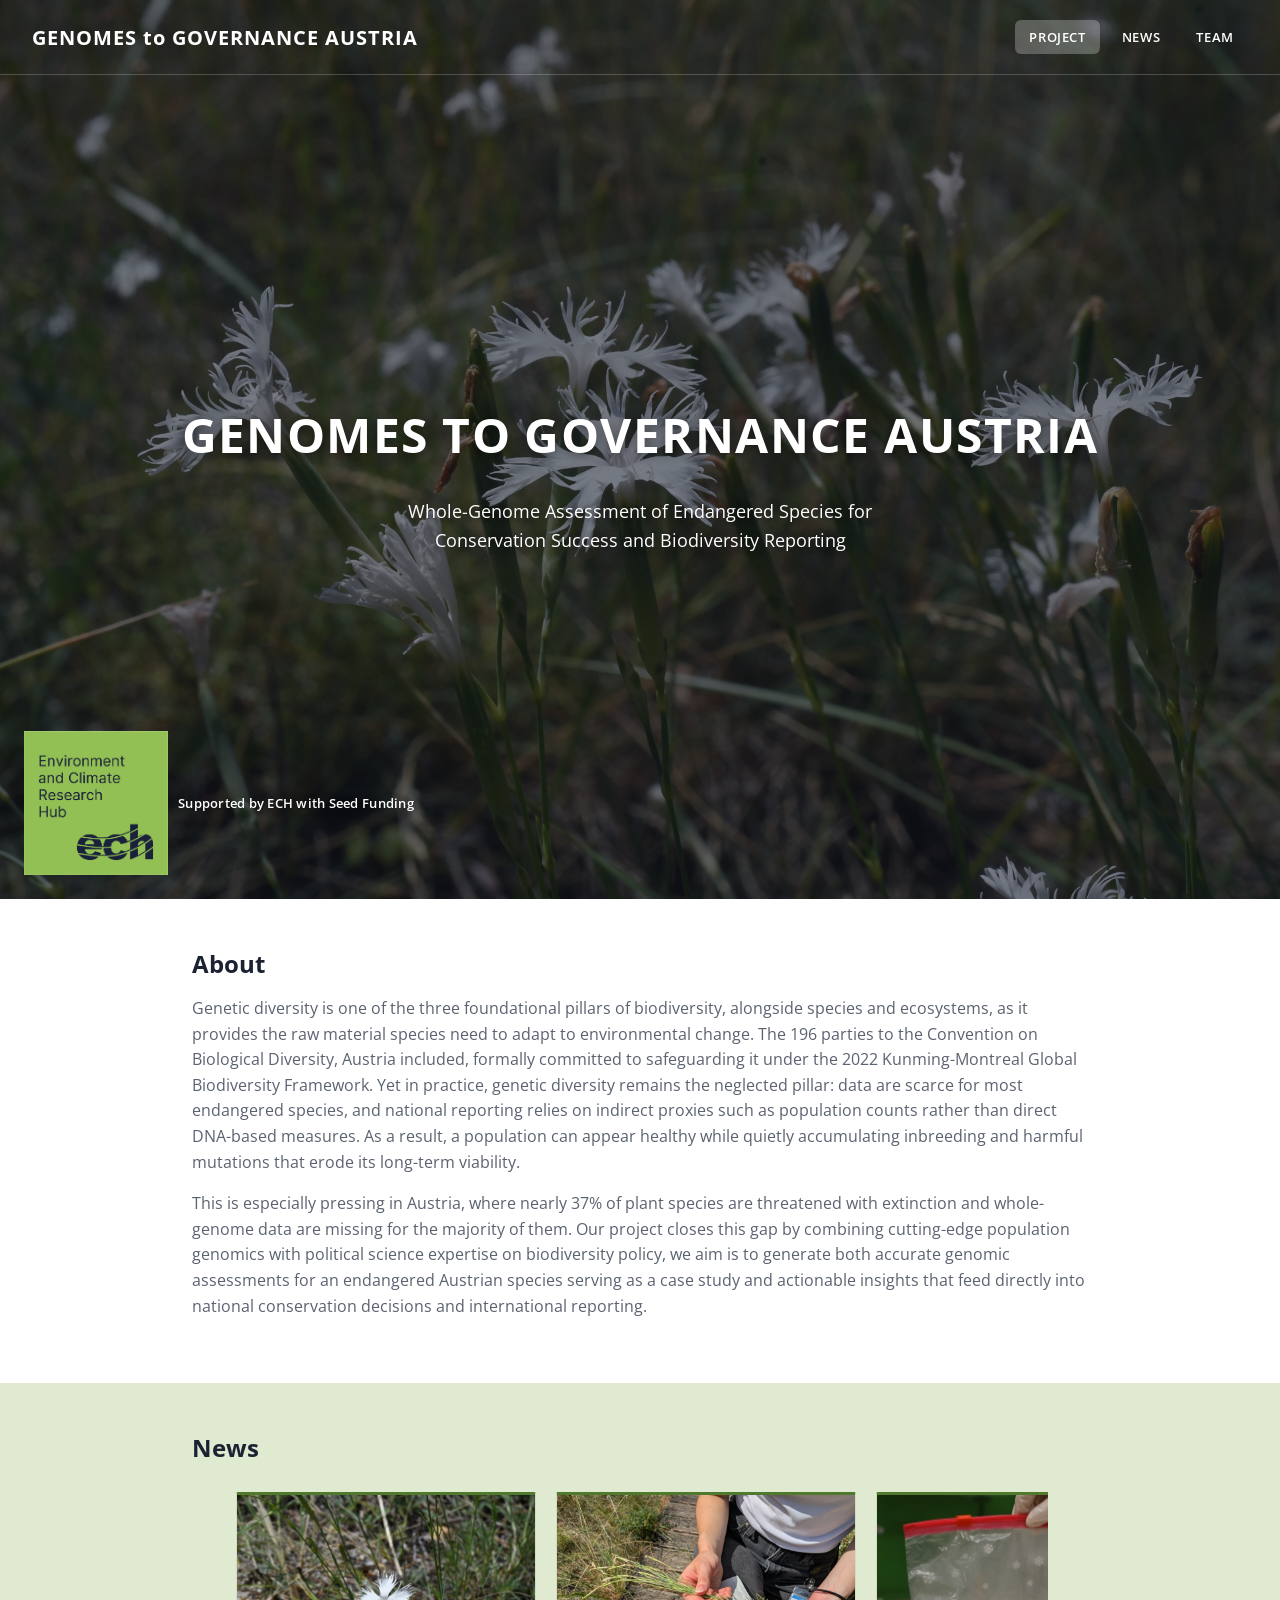
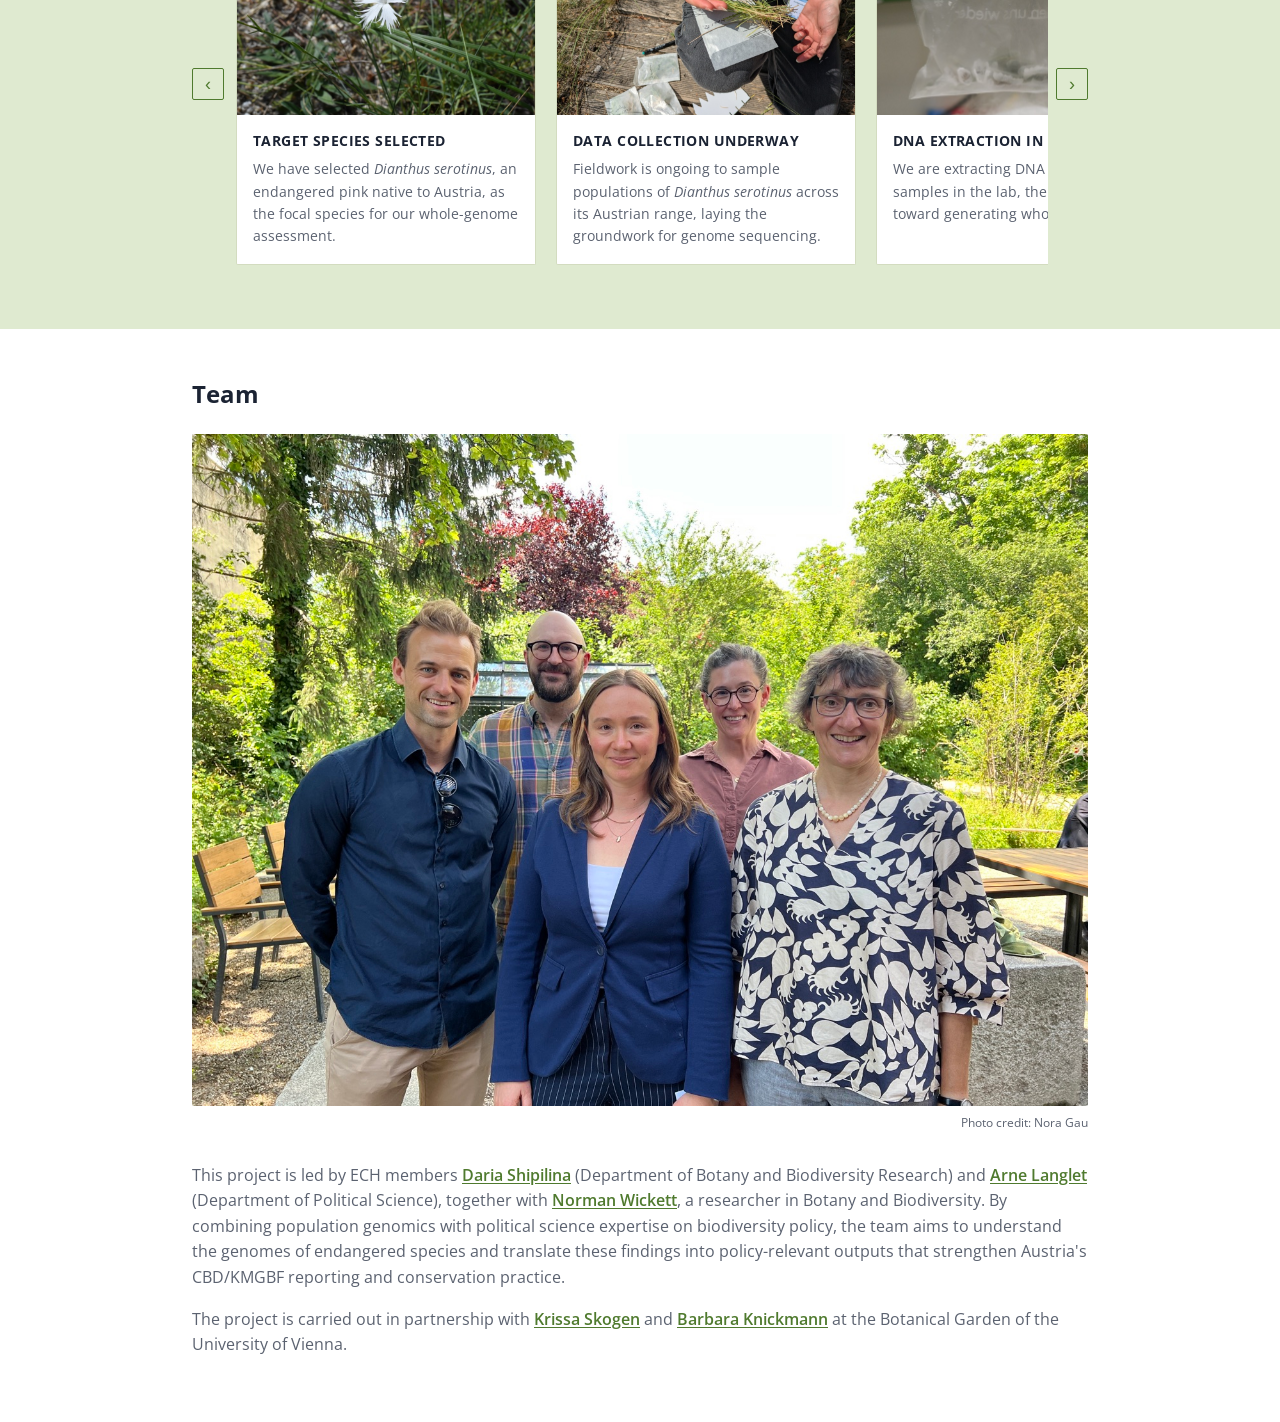
==== index.html @ 6779f5bb "initial commit" ====
<!DOCTYPE html>
<html lang="en">
  <head>
    <meta charset="UTF-8">
    <meta name="viewport" content="width=device-width, initial-scale=1.0">
    <title>ECH — Genomes to Governance</title>
    <link rel="preconnect" href="https://fonts.googleapis.com">
    <link rel="preconnect" href="https://fonts.gstatic.com" crossorigin>
    <link href="https://fonts.googleapis.com/css2?family=Open+Sans:wght@400;600;700&display=swap" rel="stylesheet">
    <link rel="stylesheet" href="styles.css">
  </head>
  <body>
    <header class="site-header">
      <span class="brand">GENOMES to GOVERNANCE AUSTRIA</span>
      <nav class="nav">
        <button class="nav-btn active" data-page="project">PROJECT</button>
        <button class="nav-btn" data-page="news">NEWS</button>
        <button class="nav-btn" data-page="team">TEAM</button>
      </nav>
    </header>

    <section id="project" class="page hero">
      <div class="badge">
        <img src="ech-logo.jpg" alt="ECH — Environment and Climate Research Hub" class="badge-logo">
        <span>Supported by ECH with Seed Funding</span>
      </div>
      <h1>GENOMES to GOVERNANCE AUSTRIA</h1>
      <p>Whole-Genome Assessment of Endangered Species for Conservation Success and Biodiversity Reporting</p>
    </section>

    <main>
      <section id="about" class="page page-light">
        <div class="container">
          <h1>About</h1>
          <p>Genetic diversity is one of the three foundational pillars of biodiversity, alongside species and ecosystems, as it provides the raw material species need to adapt to environmental change. The 196 parties to the Convention on Biological Diversity, Austria included, formally committed to safeguarding it under the 2022 Kunming-Montreal Global Biodiversity Framework. Yet in practice, genetic diversity remains the neglected pillar: data are scarce for most endangered species, and national reporting relies on indirect proxies such as population counts rather than direct DNA-based measures. As a result, a population can appear healthy while quietly accumulating inbreeding and harmful mutations that erode its long-term viability.​​</p>
          <p>This is especially pressing in Austria, where nearly 37% of plant species are threatened with extinction and whole-genome data are missing for the majority of them. Our project closes this gap by combining cutting-edge population genomics with political science expertise on biodiversity policy, we aim is to generate both accurate genomic assessments for an endangered Austrian species serving as a case study and actionable insights that feed directly into national conservation decisions and international reporting.</p>
        </div>
      </section>

      <section id="news" class="page page-dark">
        <div class="container">
          <h1>News</h1>
          <div class="news-row">
            <button class="news-arrow news-arrow-prev" aria-label="Previous">‹</button>
            <div class="news-scroll">
              <article class="news-card">
                <div class="news-card-photo"><img src="news-species.jpg" alt="Dianthus serotinus flower in the wild"></div>
                <h3>Target species selected</h3>
                <p>We have selected <em>Dianthus serotinus</em>, an endangered pink native to Austria, as the focal species for our whole-genome assessment.</p>
              </article>
              <article class="news-card">
                <div class="news-card-photo"><img src="news-collection.jpg" alt="Field sample being bagged and labeled"></div>
                <h3>Data collection underway</h3>
                <p>Fieldwork is ongoing to sample populations of <em>Dianthus serotinus</em> across its Austrian range, laying the groundwork for genome sequencing.</p>
              </article>
              <article class="news-card">
                <div class="news-card-photo"><img src="news-lab.jpg" alt="Sample bag being handled in the lab"></div>
                <h3>DNA extraction in the lab</h3>
                <p>We are extracting DNA from collected samples in the lab, the first step toward generating whole-genome data.</p>
              </article>
            </div>
            <button class="news-arrow news-arrow-next" aria-label="Next">›</button>
          </div>
        </div>
      </section>

      <section id="team" class="page page-light">
        <div class="container">
          <h1>Team</h1>
          <figure class="team-photo">
            <img src="team.jpg" alt="The project team standing together outdoors">
            <figcaption>Photo credit: Nora Gau</figcaption>
          </figure>
          <p>This project is led by ECH members <a href="https://www.linkedin.com/in/daria-shipilina/" target="_blank" rel="noopener noreferrer">Daria Shipilina</a> (Department of Botany and Biodiversity Research) and <a href="https://politikwissenschaft.univie.ac.at/en/about-us/staff/langlet-uranues/" target="_blank" rel="noopener noreferrer">Arne Langlet</a> (Department of Political Science), together with <a href="https://ufind.univie.ac.at/en/person.html?id=1004016" target="_blank" rel="noopener noreferrer">Norman Wickett</a>, a researcher in Botany and Biodiversity. By combining population genomics with political science expertise on biodiversity policy, the team aims to understand the genomes of endangered species and translate these findings into policy-relevant outputs that strengthen Austria's CBD/KMGBF reporting and conservation practice.</p>
          <p>The project is carried out in partnership with <a href="https://ufind.univie.ac.at/en/person.html?id=1016050" target="_blank" rel="noopener noreferrer">Krissa Skogen</a> and <a href="https://ufind.univie.ac.at/en/person.html?id=32356" target="_blank" rel="noopener noreferrer">Barbara Knickmann</a> at the Botanical Garden of the University of Vienna.</p>
        </div>
      </section>
    </main>

    <script src="script.js"></script>
  </body>
</html>
---- styles.css ----
:root {
  --ink: #1b2333;
  --muted: #5b6270;
  --accent: #4f7a2e;
  --accent-soft: #dfead0;
  --bg: #f2f4e9;
  --border: #d3dcc0;
}

* {
  box-sizing: border-box;
}

body {
  margin: 0;
  font-family: "Open Sans", -apple-system, BlinkMacSystemFont, "Segoe UI", Helvetica, Arial, sans-serif;
  color: var(--ink);
  background: var(--bg);
}

html {
  scroll-behavior: smooth;
}

.site-header,
.hero {
  background-image: linear-gradient(rgba(16, 20, 30, 0.55), rgba(16, 20, 30, 0.55)), url("hero.jpg");
  background-size: cover;
  background-position: center;
  background-attachment: fixed;
}

.site-header {
  position: sticky;
  top: 0;
  z-index: 10;
  display: flex;
  align-items: center;
  justify-content: space-between;
  flex-wrap: wrap;
  gap: 12px;
  padding: 20px 32px;
  border-bottom: 1px solid rgba(255, 255, 255, 0.2);
}

.site-header .brand,
.site-header .nav-btn {
  color: #fff;
}

.site-header .nav-btn:hover {
  color: #fff;
  background: rgba(255, 255, 255, 0.15);
}

.site-header .nav-btn.active {
  color: #fff;
  background: rgba(255, 255, 255, 0.25);
}

.brand {
  font-weight: 700;
  font-size: 20px;
  letter-spacing: 0.05em;
}

.nav {
  display: flex;
  gap: 8px;
}

.nav-btn {
  font-family: inherit;
  font-weight: 600;
  font-size: 13px;
  letter-spacing: 0.05em;
  color: var(--muted);
  background: none;
  border: none;
  padding: 8px 14px;
  border-radius: 6px;
  cursor: pointer;
  transition: background 0.15s ease, color 0.15s ease;
}

.nav-btn:hover {
  color: var(--ink);
  background: var(--border);
}

.nav-btn.active {
  color: var(--accent);
  background: var(--accent-soft);
}

.container {
  max-width: 960px;
  margin: 0 auto;
  padding: 0 32px;
}

.page {
  padding: 48px 0;
  scroll-margin-top: 76px;
}

.page-light {
  background: #fff;
  color: var(--ink);
}

.page-dark {
  background: var(--accent-soft);
  color: var(--ink);
}

.page-dark h1 {
  color: var(--ink);
}

.page-dark .news-arrow {
  border-color: var(--accent);
  color: var(--accent);
}

.page-dark .news-arrow:hover {
  background: var(--accent);
  color: #fff;
}

.hero {
  position: relative;
  display: flex;
  flex-direction: column;
  align-items: center;
  justify-content: center;
  text-align: center;
  min-height: calc(100vh - 76px);
  padding: 64px 24px;
  border-bottom: none;
  color: #fff;
}

.badge {
  position: absolute;
  left: 24px;
  bottom: 24px;
  display: flex;
  align-items: center;
  gap: 10px;
  font-size: 13px;
  font-weight: 600;
  letter-spacing: 0.02em;
  color: #fff;
  text-shadow: 0 1px 8px rgba(0, 0, 0, 0.45);
}

.badge-logo {
  width: 144px;
  height: 144px;
  object-fit: contain;
}

.hero h1 {
  font-size: clamp(28px, 5vw, 48px);
  font-weight: 700;
  letter-spacing: 0.03em;
  text-transform: uppercase;
  text-shadow: 0 2px 12px rgba(0, 0, 0, 0.45);
}

.hero.page p {
  max-width: 560px;
  font-size: clamp(15px, 2vw, 18px);
  color: #fff;
  text-shadow: 0 1px 8px rgba(0, 0, 0, 0.45);
}

.page h1 {
  margin: 0 0 12px;
}

.news-row {
  position: relative;
  display: flex;
  align-items: center;
  gap: 8px;
  margin-top: 24px;
}

.news-scroll {
  display: flex;
  gap: 20px;
  overflow-x: auto;
  scroll-snap-type: x mandatory;
  scroll-padding-left: 4px;
  padding: 4px 4px 16px;
}

.news-card {
  flex: 0 0 300px;
  scroll-snap-align: start;
  background: #fff;
  border: 1px solid var(--border);
  border-top: 3px solid var(--accent);
  border-radius: 2px;
  overflow: hidden;
}

.news-card-photo {
  height: 220px;
  display: flex;
  align-items: center;
  justify-content: center;
  background: repeating-linear-gradient(
    135deg,
    var(--accent) 0px,
    var(--accent) 14px,
    #46672a 14px,
    #46672a 28px
  );
  color: #fff;
  font-size: 12px;
  font-weight: 700;
  letter-spacing: 0.08em;
  text-transform: uppercase;
}

.news-card-photo img {
  width: 100%;
  height: 100%;
  object-fit: cover;
}

.news-card h3 {
  font-size: 14px;
  font-weight: 700;
  letter-spacing: 0.03em;
  text-transform: uppercase;
  color: var(--ink);
  margin: 16px 16px 8px;
}

.news-card p {
  margin: 0 16px 16px;
  font-size: 14px;
  line-height: 1.55;
}

.news-arrow {
  flex: none;
  width: 32px;
  height: 32px;
  border-radius: 2px;
  border: 1px solid var(--accent);
  background: none;
  color: var(--accent);
  font-size: 18px;
  line-height: 1;
  cursor: pointer;
  transition: background 0.15s ease, color 0.15s ease;
}

.news-arrow:hover {
  background: var(--accent);
  color: #fff;
}

.page p {
  color: var(--muted);
  line-height: 1.6;
}

#team p a {
  color: var(--accent);
  font-weight: 600;
  text-decoration: underline;
  text-underline-offset: 2px;
}

#team p a:hover {
  color: var(--ink);
}

.team-photo {
  margin: 24px 0 32px;
}

.team-photo img {
  display: block;
  width: 100%;
  height: auto;
  border-radius: 2px;
}

.team-photo figcaption {
  margin-top: 8px;
  font-size: 12px;
  color: var(--muted);
  text-align: right;
}
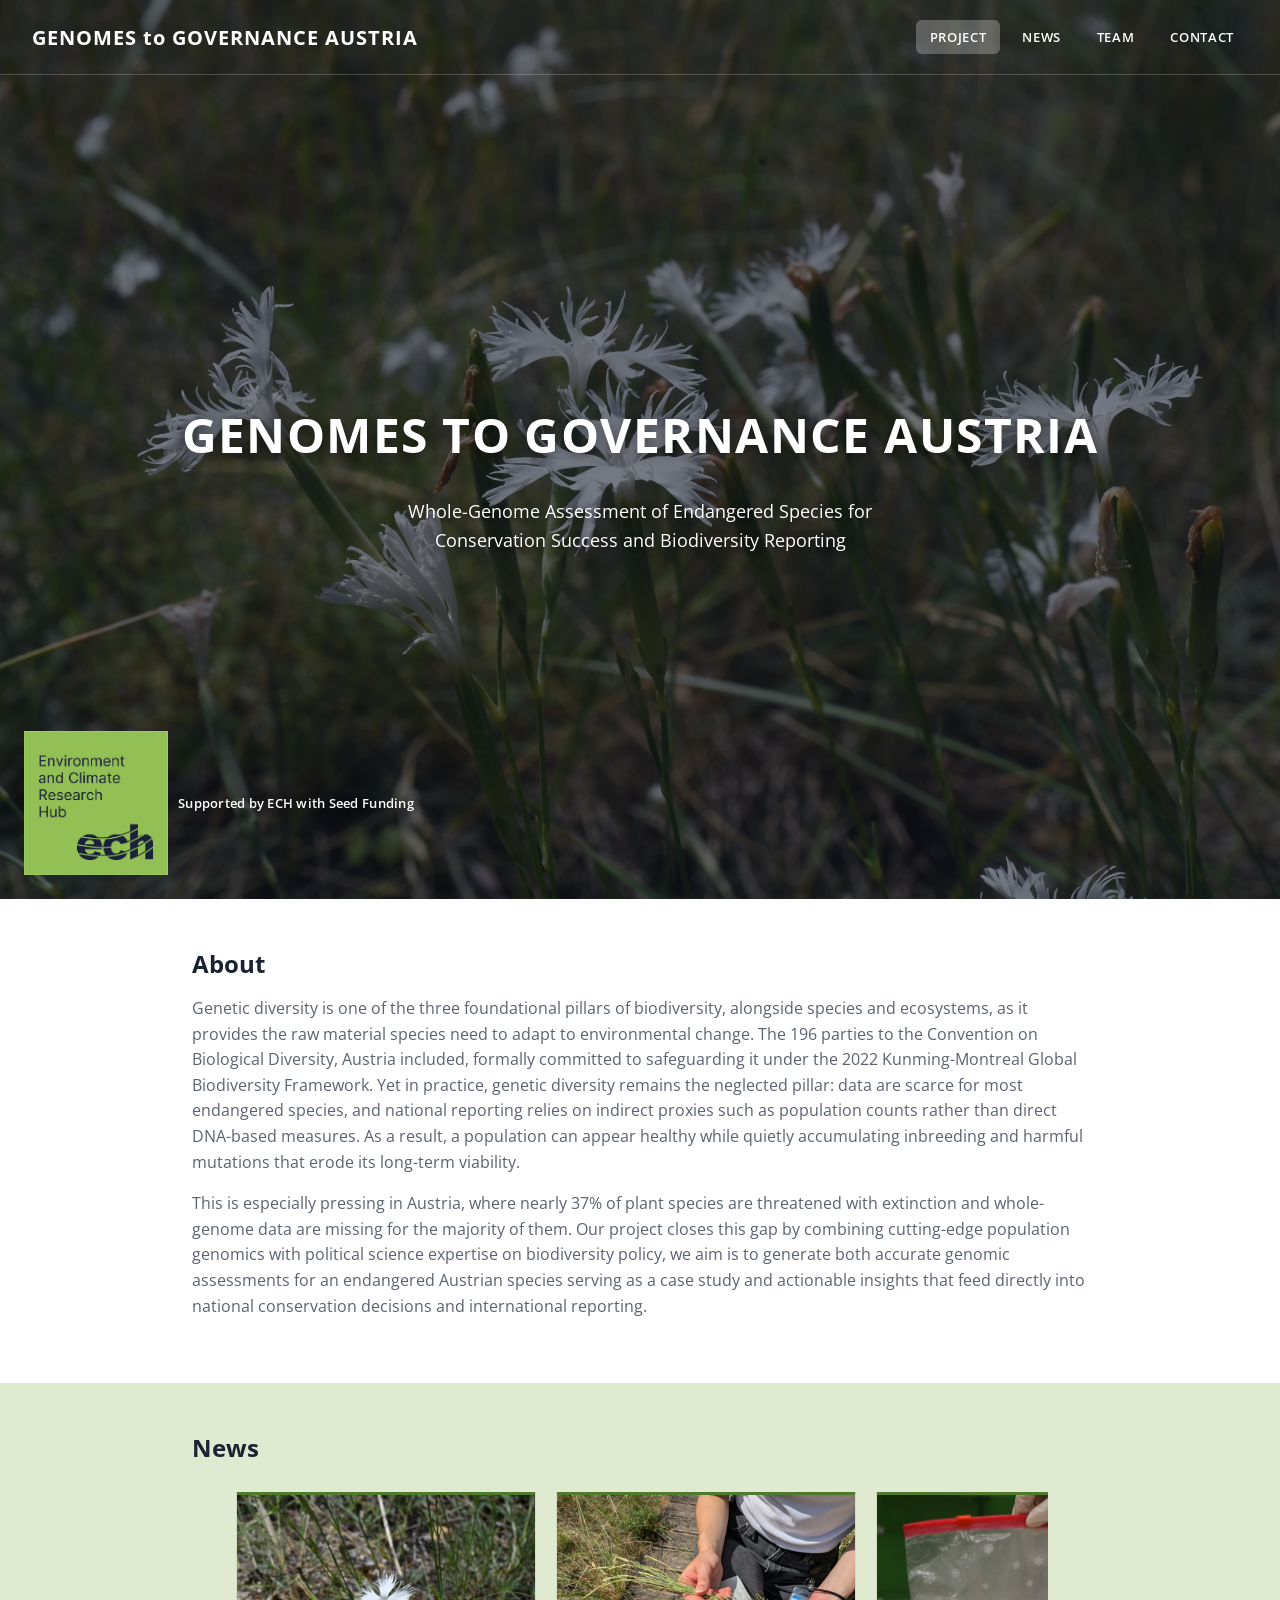
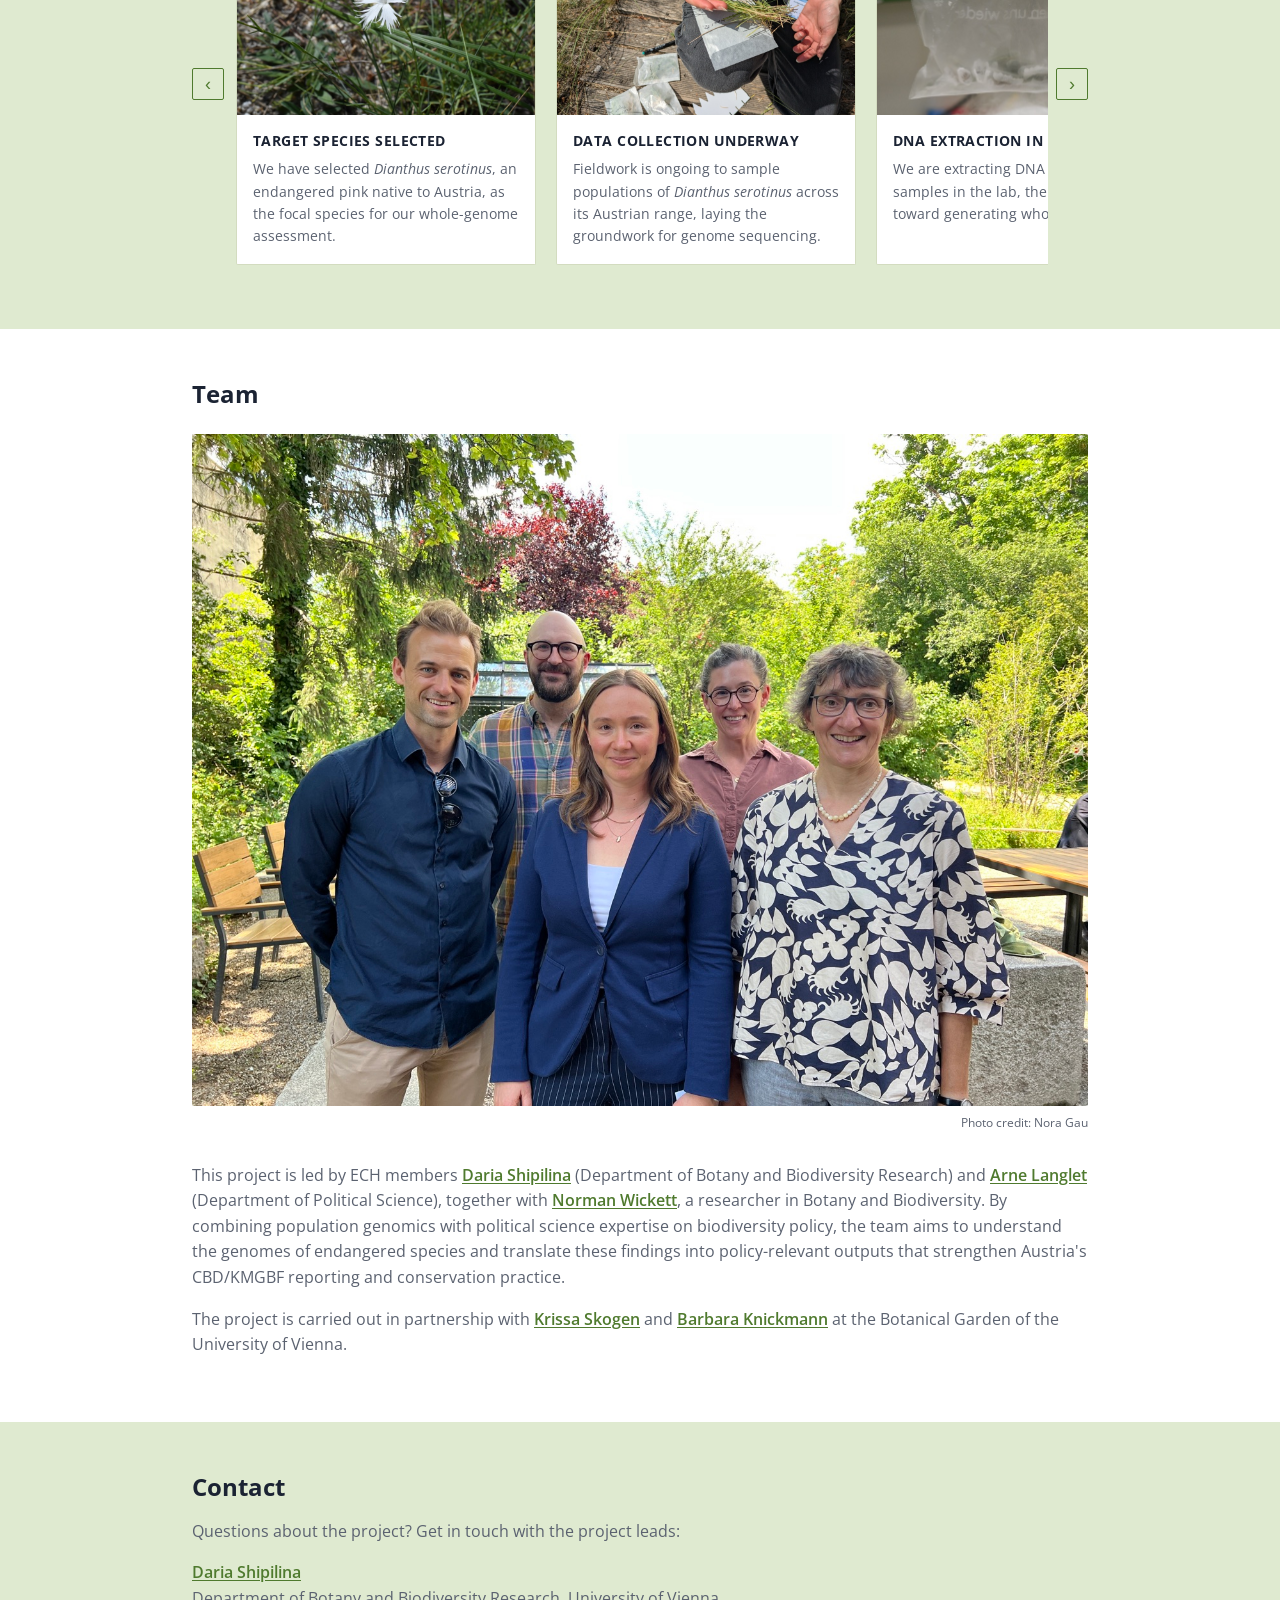
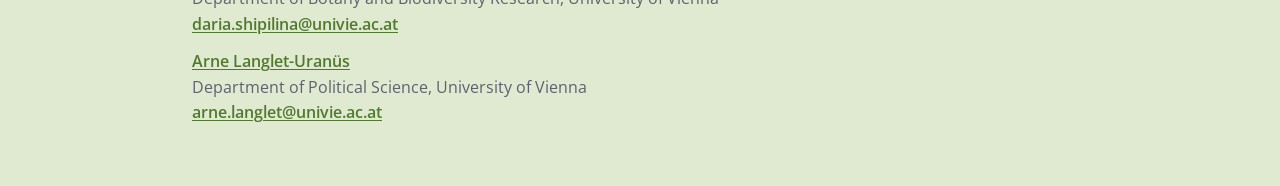
==== commit 9162e970: "contact page created" ====
--- a/index.html
+++ b/index.html
@@ -3,7 +3,7 @@
   <head>
     <meta charset="UTF-8">
     <meta name="viewport" content="width=device-width, initial-scale=1.0">
-    <title>ECH — Genomes to Governance</title>
+    <title>Genomes to Governance</title>
     <link rel="preconnect" href="https://fonts.googleapis.com">
     <link rel="preconnect" href="https://fonts.gstatic.com" crossorigin>
     <link href="https://fonts.googleapis.com/css2?family=Open+Sans:wght@400;600;700&display=swap" rel="stylesheet">
@@ -16,6 +16,7 @@
         <button class="nav-btn active" data-page="project">PROJECT</button>
         <button class="nav-btn" data-page="news">NEWS</button>
         <button class="nav-btn" data-page="team">TEAM</button>
+        <button class="nav-btn" data-page="contact">CONTACT</button>
       </nav>
     </header>
 
@@ -75,6 +76,17 @@
           <p>The project is carried out in partnership with <a href="https://ufind.univie.ac.at/en/person.html?id=1016050" target="_blank" rel="noopener noreferrer">Krissa Skogen</a> and <a href="https://ufind.univie.ac.at/en/person.html?id=32356" target="_blank" rel="noopener noreferrer">Barbara Knickmann</a> at the Botanical Garden of the University of Vienna.</p>
         </div>
       </section>
+
+      <section id="contact" class="page page-dark">
+        <div class="container">
+          <h1>Contact</h1>
+          <p>Questions about the project? Get in touch with the project leads:</p>
+          <ul class="contact-list">
+            <li><a href="https://www.linkedin.com/in/daria-shipilina/" target="_blank" rel="noopener noreferrer">Daria Shipilina</a> Department of Botany and Biodiversity Research, University of Vienna<br><a class="contact-email" href="mailto:daria.shipilina@univie.ac.at">daria.shipilina@univie.ac.at</a></li>
+            <li><a href="https://politikwissenschaft.univie.ac.at/en/about-us/staff/langlet-uranues/" target="_blank" rel="noopener noreferrer">Arne Langlet-Uranüs</a> Department of Political Science, University of Vienna<br><a class="contact-email" href="mailto:arne.langlet@univie.ac.at">arne.langlet@univie.ac.at</a></li>
+          </ul>
+        </div>
+      </section>
     </main>
 
     <script src="script.js"></script>
--- a/styles.css
+++ b/styles.css
@@ -271,15 +271,38 @@
   line-height: 1.6;
 }
 
-#team p a {
+#team p a,
+#contact a {
   color: var(--accent);
   font-weight: 600;
   text-decoration: underline;
   text-underline-offset: 2px;
 }
 
-#team p a:hover {
-  color: var(--ink);
+#team p a:hover,
+#contact a:hover {
+  color: var(--ink);
+}
+
+.contact-list {
+  margin: 16px 0 0;
+  padding: 0;
+  list-style: none;
+}
+
+.contact-list li {
+  margin-bottom: 12px;
+  line-height: 1.6;
+  color: var(--muted);
+}
+
+.contact-list a:first-child {
+  display: block;
+  font-size: 16px;
+}
+
+.contact-list .contact-email {
+  font-weight: 400;
 }
 
 .team-photo {
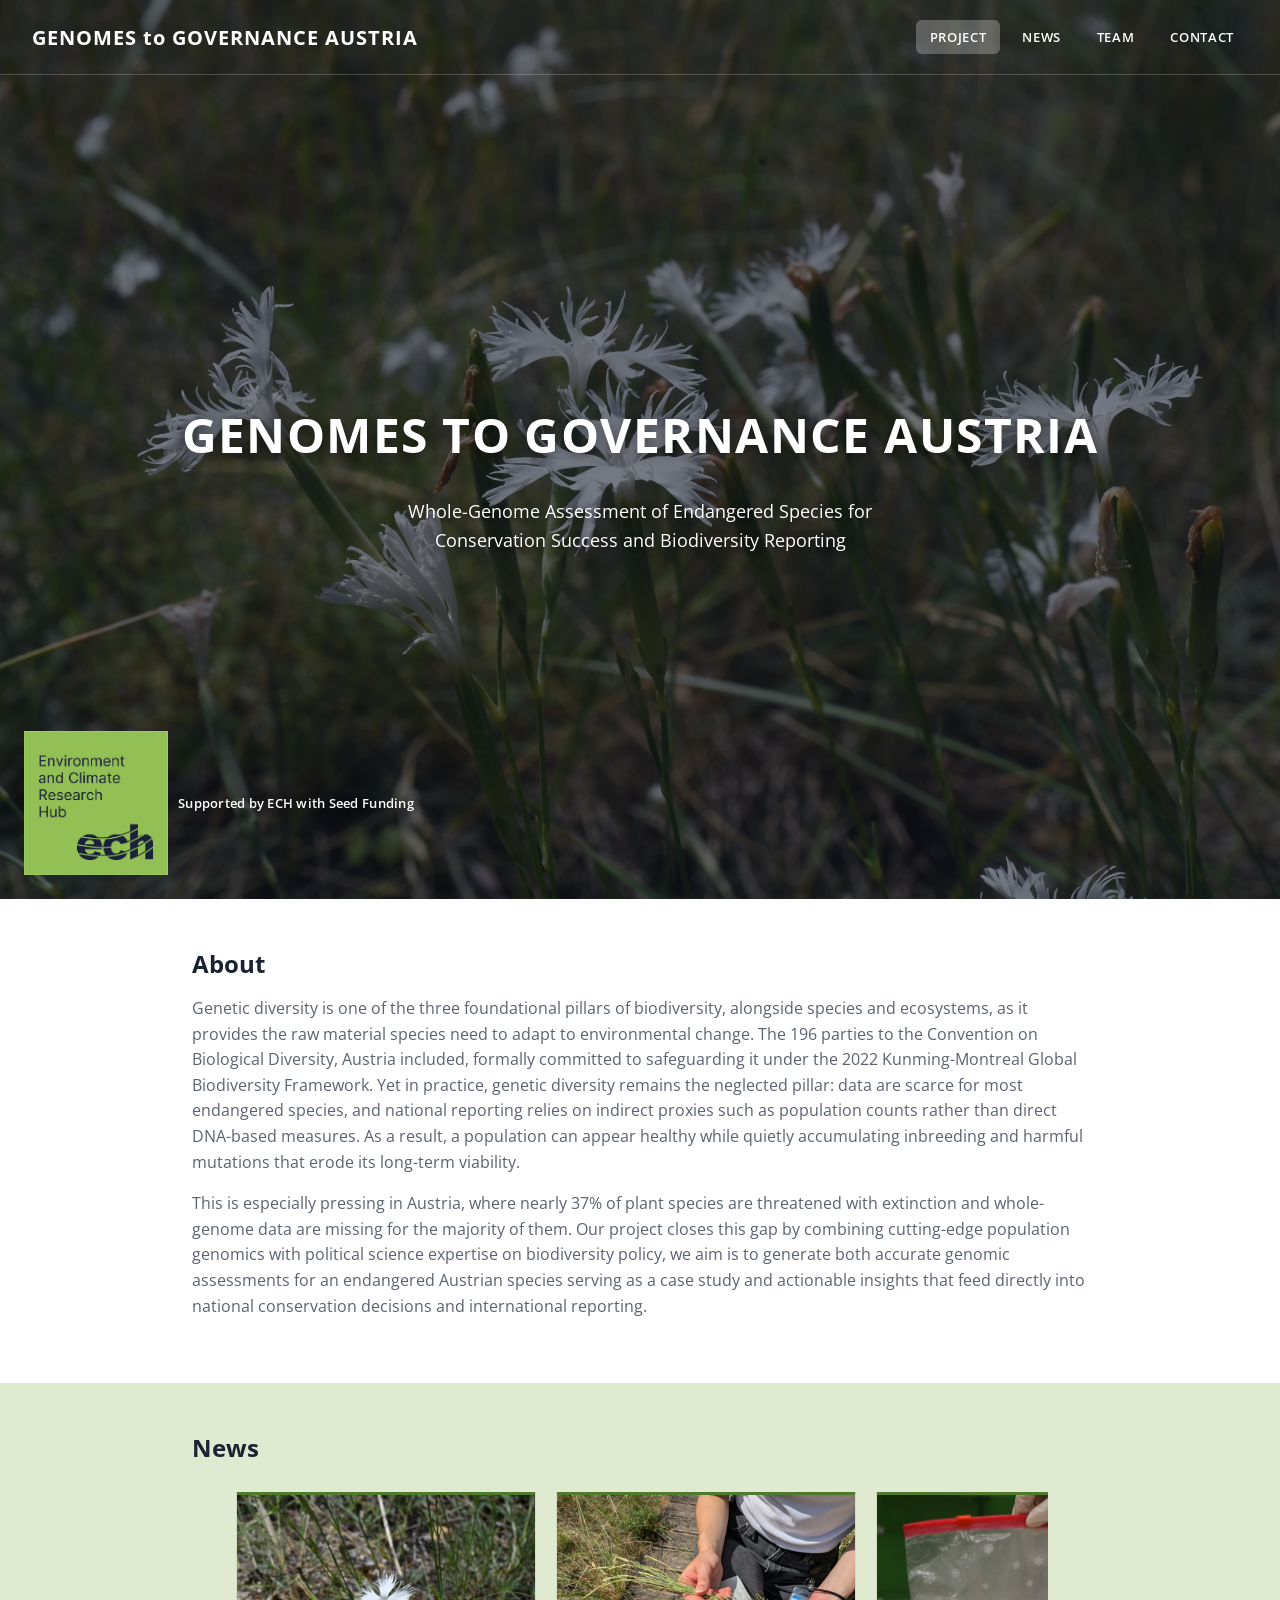
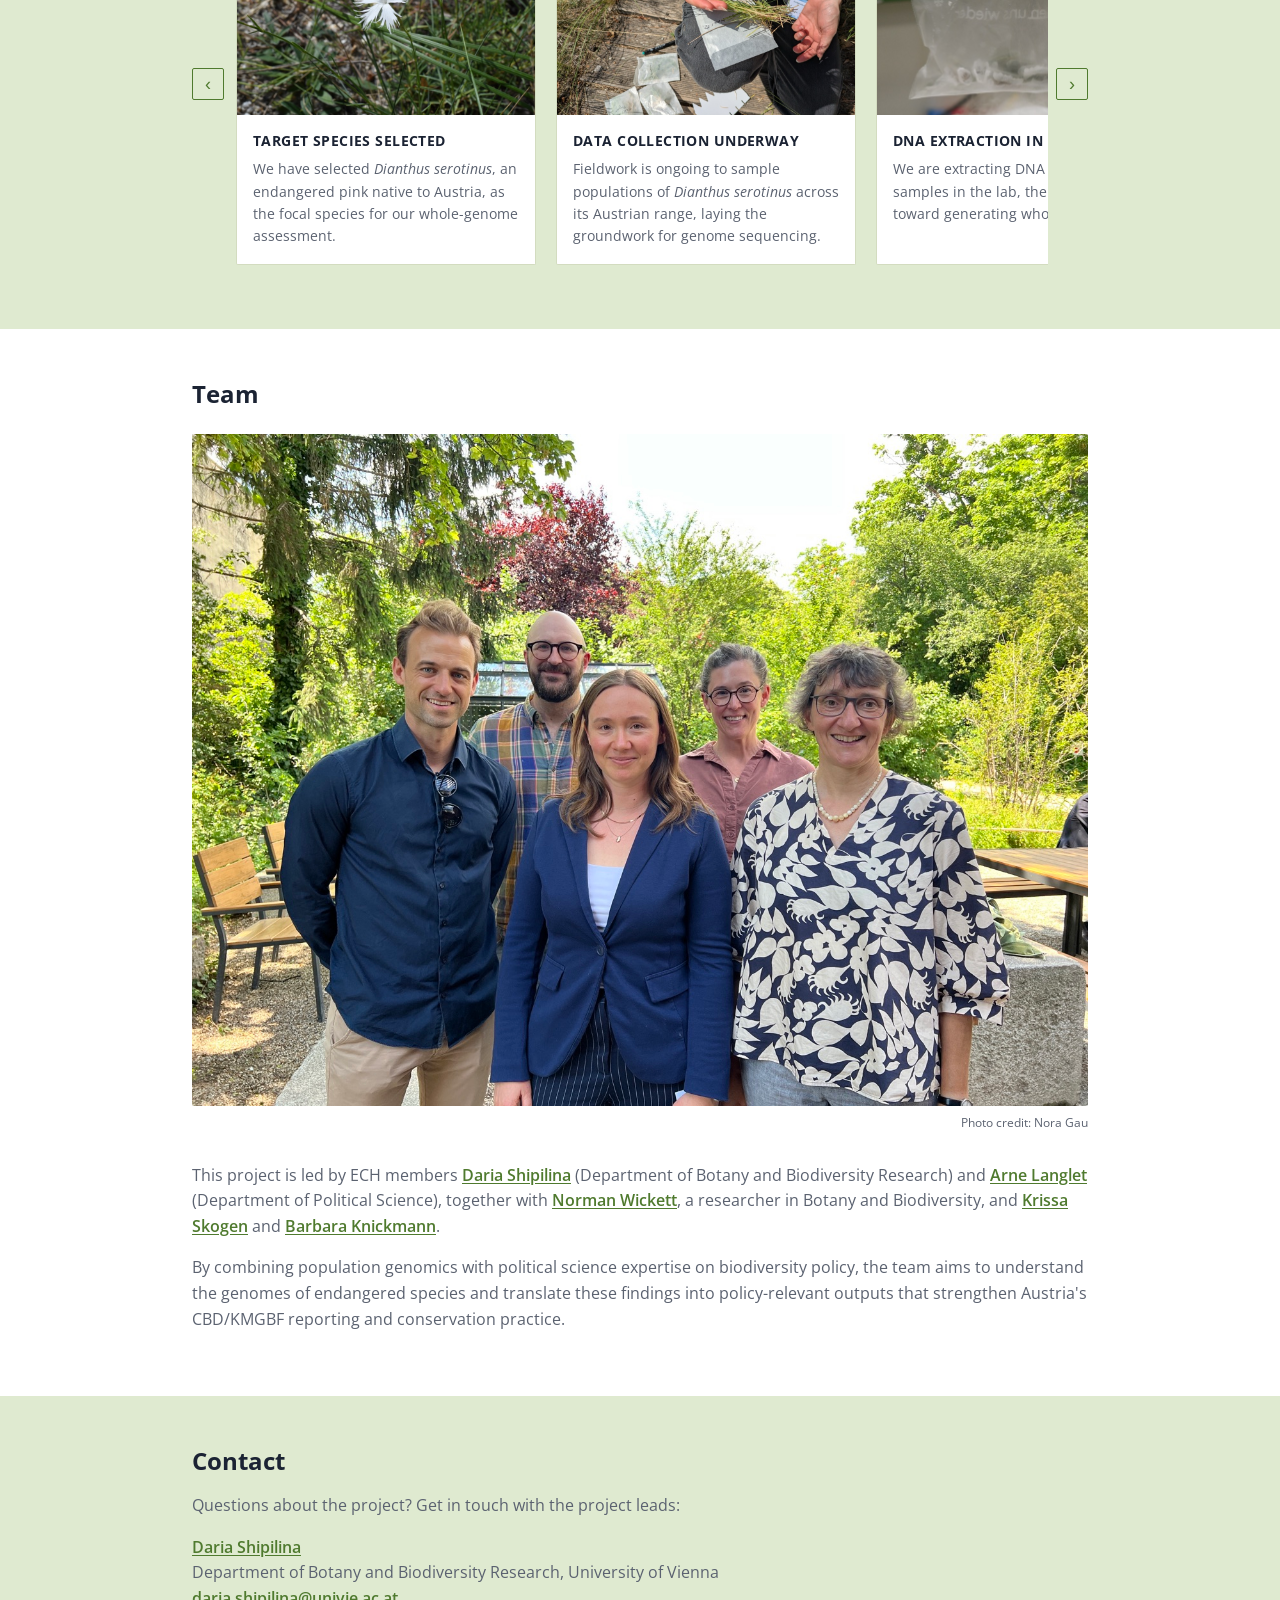
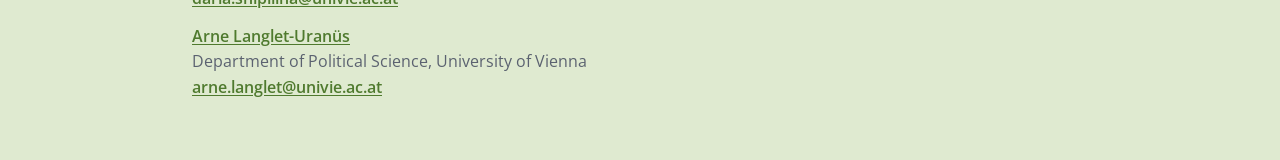
==== commit e5b29b24: "team section updated" ====
--- a/index.html
+++ b/index.html
@@ -72,8 +72,11 @@
             <img src="team.jpg" alt="The project team standing together outdoors">
             <figcaption>Photo credit: Nora Gau</figcaption>
           </figure>
-          <p>This project is led by ECH members <a href="https://www.linkedin.com/in/daria-shipilina/" target="_blank" rel="noopener noreferrer">Daria Shipilina</a> (Department of Botany and Biodiversity Research) and <a href="https://politikwissenschaft.univie.ac.at/en/about-us/staff/langlet-uranues/" target="_blank" rel="noopener noreferrer">Arne Langlet</a> (Department of Political Science), together with <a href="https://ufind.univie.ac.at/en/person.html?id=1004016" target="_blank" rel="noopener noreferrer">Norman Wickett</a>, a researcher in Botany and Biodiversity. By combining population genomics with political science expertise on biodiversity policy, the team aims to understand the genomes of endangered species and translate these findings into policy-relevant outputs that strengthen Austria's CBD/KMGBF reporting and conservation practice.</p>
-          <p>The project is carried out in partnership with <a href="https://ufind.univie.ac.at/en/person.html?id=1016050" target="_blank" rel="noopener noreferrer">Krissa Skogen</a> and <a href="https://ufind.univie.ac.at/en/person.html?id=32356" target="_blank" rel="noopener noreferrer">Barbara Knickmann</a> at the Botanical Garden of the University of Vienna.</p>
+          <p>This project is led by ECH members <a href="https://www.linkedin.com/in/daria-shipilina/" target="_blank" rel="noopener noreferrer">Daria Shipilina</a> (Department of Botany and Biodiversity Research) and <a href="https://politikwissenschaft.univie.ac.at/en/about-us/staff/langlet-uranues/" target="_blank" rel="noopener noreferrer">Arne Langlet</a> (Department of Political Science), together with <a href="https://ufind.univie.ac.at/en/person.html?id=1004016" target="_blank" rel="noopener noreferrer">Norman Wickett</a>, a researcher in Botany and Biodiversity, and  <a href="https://ufind.univie.ac.at/en/person.html?id=1016050" target="_blank" rel="noopener noreferrer">Krissa Skogen</a> and <a href="https://ufind.univie.ac.at/en/person.html?id=32356" target="_blank" rel="noopener noreferrer">Barbara Knickmann</a>.
+          </p>
+        <p> 
+            By combining population genomics with political science expertise on biodiversity policy, the team aims to understand the genomes of endangered species and translate these findings into policy-relevant outputs that strengthen Austria's CBD/KMGBF reporting and conservation practice.
+          </p>
         </div>
       </section>
 
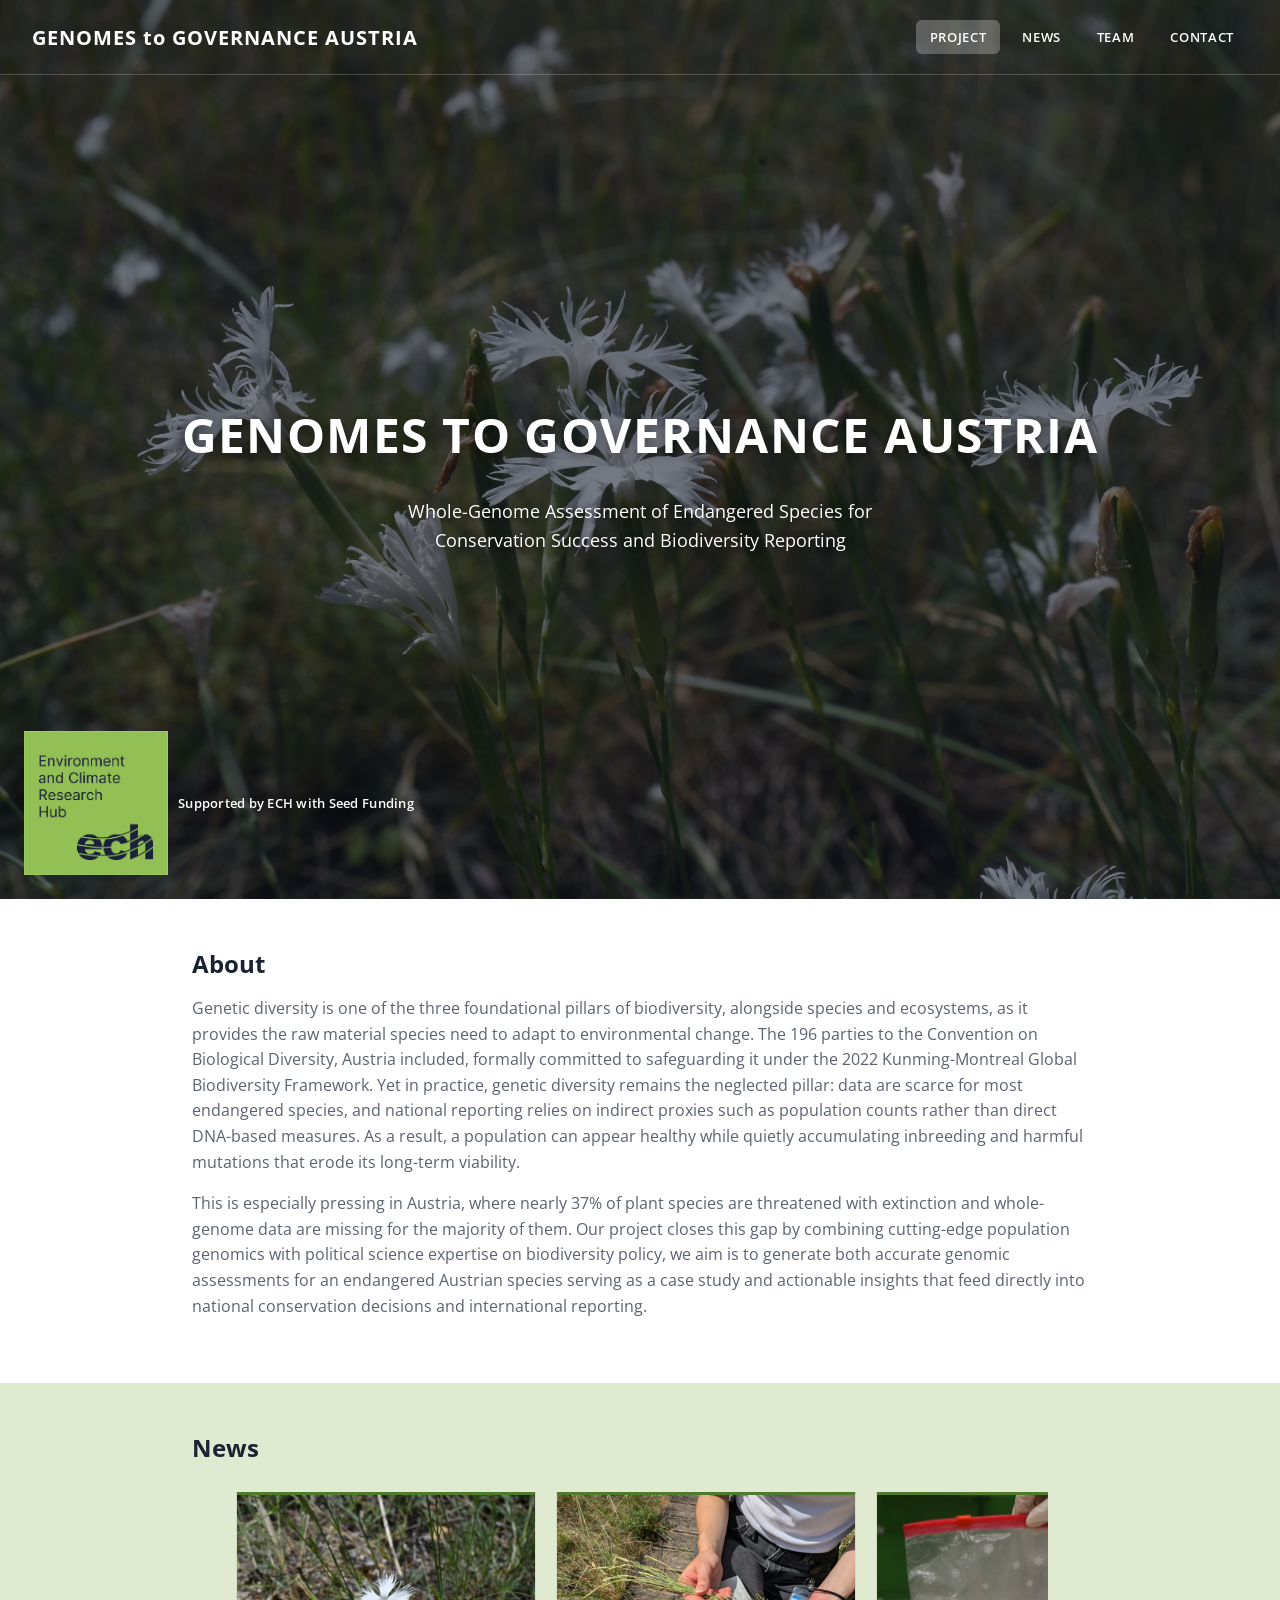
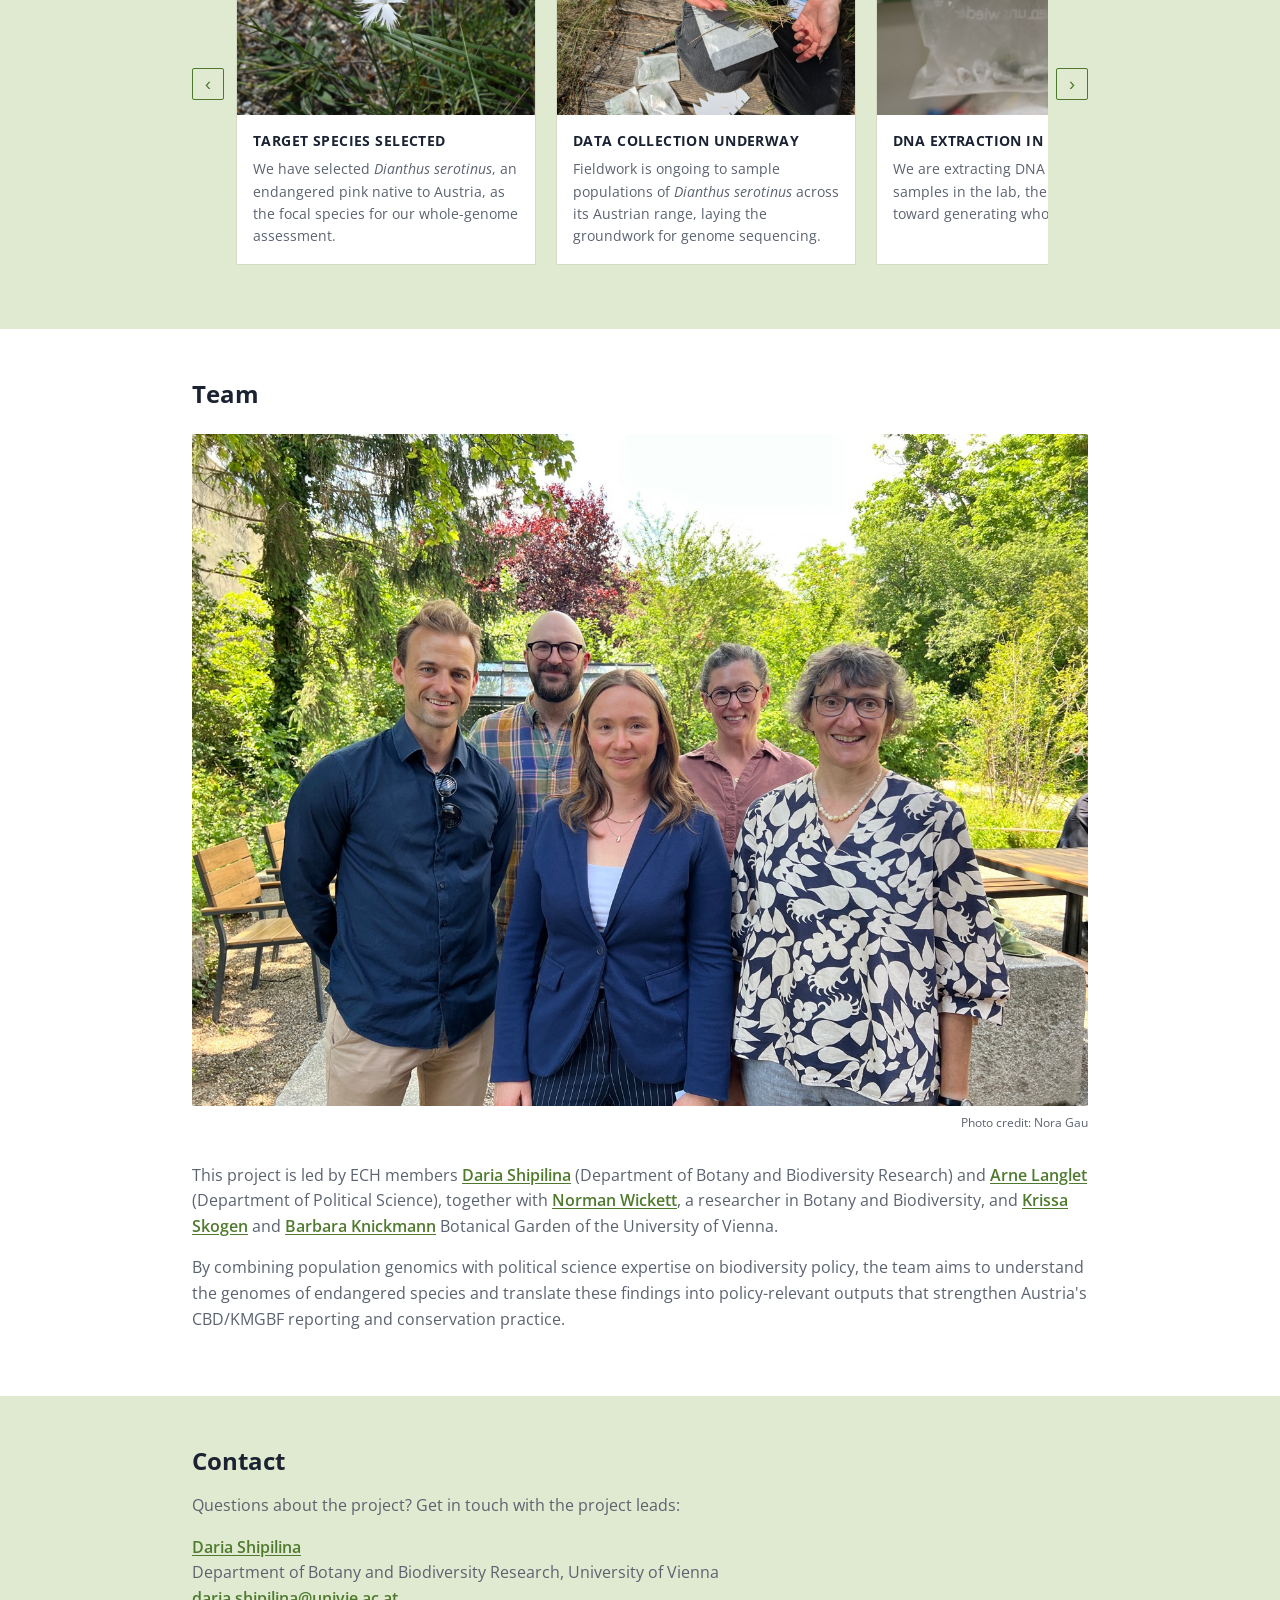
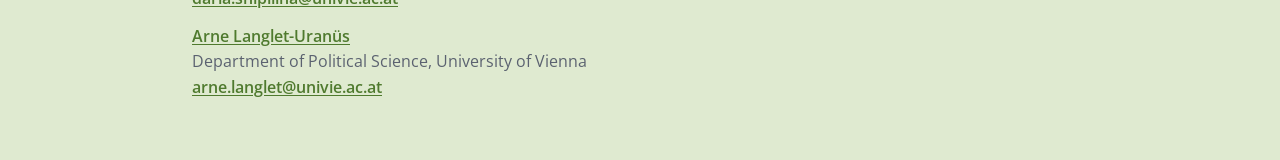
==== commit ec4f6f58: "Update index.html" ====
--- a/index.html
+++ b/index.html
@@ -72,7 +72,7 @@
             <img src="team.jpg" alt="The project team standing together outdoors">
             <figcaption>Photo credit: Nora Gau</figcaption>
           </figure>
-          <p>This project is led by ECH members <a href="https://www.linkedin.com/in/daria-shipilina/" target="_blank" rel="noopener noreferrer">Daria Shipilina</a> (Department of Botany and Biodiversity Research) and <a href="https://politikwissenschaft.univie.ac.at/en/about-us/staff/langlet-uranues/" target="_blank" rel="noopener noreferrer">Arne Langlet</a> (Department of Political Science), together with <a href="https://ufind.univie.ac.at/en/person.html?id=1004016" target="_blank" rel="noopener noreferrer">Norman Wickett</a>, a researcher in Botany and Biodiversity, and  <a href="https://ufind.univie.ac.at/en/person.html?id=1016050" target="_blank" rel="noopener noreferrer">Krissa Skogen</a> and <a href="https://ufind.univie.ac.at/en/person.html?id=32356" target="_blank" rel="noopener noreferrer">Barbara Knickmann</a>.
+          <p>This project is led by ECH members <a href="https://www.linkedin.com/in/daria-shipilina/" target="_blank" rel="noopener noreferrer">Daria Shipilina</a> (Department of Botany and Biodiversity Research) and <a href="https://politikwissenschaft.univie.ac.at/en/about-us/staff/langlet-uranues/" target="_blank" rel="noopener noreferrer">Arne Langlet</a> (Department of Political Science), together with <a href="https://ufind.univie.ac.at/en/person.html?id=1004016" target="_blank" rel="noopener noreferrer">Norman Wickett</a>, a researcher in Botany and Biodiversity, and  <a href="https://ufind.univie.ac.at/en/person.html?id=1016050" target="_blank" rel="noopener noreferrer">Krissa Skogen</a> and <a href="https://ufind.univie.ac.at/en/person.html?id=32356" target="_blank" rel="noopener noreferrer">Barbara Knickmann</a> Botanical Garden of the University of Vienna.
           </p>
         <p> 
             By combining population genomics with political science expertise on biodiversity policy, the team aims to understand the genomes of endangered species and translate these findings into policy-relevant outputs that strengthen Austria's CBD/KMGBF reporting and conservation practice.
